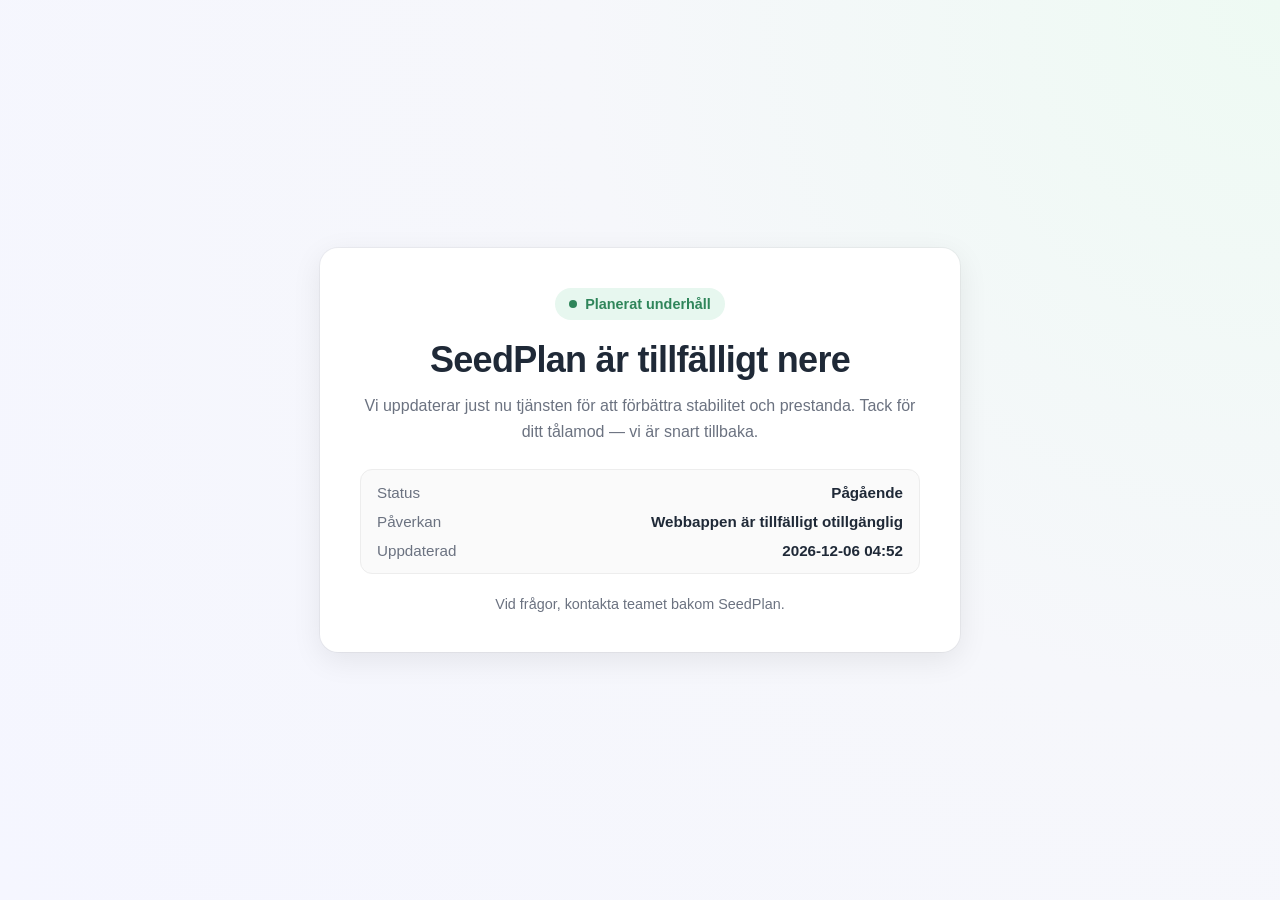
==== SeedPlan.Client/wwwroot/maintenance.html @ 7d7cfdbe "Add maintenance mode with static maintenance page Introduce a maintenance mode toggle via MAINTENANC" ====
﻿<!DOCTYPE html>
<html lang="sv">
<head>
    <meta charset="utf-8" />
    <meta name="viewport" content="width=device-width, initial-scale=1" />
    <title>SeedPlan | Tillfälligt underhåll</title>
    <style>
        :root {
            color-scheme: light;
            --bg: #f6f7fb;
            --card: #ffffff;
            --text: #1f2937;
            --muted: #6b7280;
            --accent: #2f855a;
            --accent-soft: #e7f7ef;
            --ring: rgba(47, 133, 90, 0.2);
        }

        * {
            box-sizing: border-box;
        }

        html,
        body {
            margin: 0;
            padding: 0;
            min-height: 100%;
            font-family: Inter, "Segoe UI", Roboto, Helvetica, Arial, sans-serif;
            background: radial-gradient(circle at top right, #eefaf3 0%, var(--bg) 45%, #f5f6ff 100%);
            color: var(--text);
        }

        body {
            min-height: 100vh;
            display: grid;
            place-items: center;
            padding: 24px;
        }

        .card {
            width: min(640px, 100%);
            background: var(--card);
            border-radius: 18px;
            padding: clamp(24px, 4vw, 40px);
            box-shadow:
                0 8px 30px rgba(0, 0, 0, 0.08),
                0 0 0 1px rgba(0, 0, 0, 0.04);
            text-align: center;
        }

        .badge {
            display: inline-flex;
            align-items: center;
            gap: 8px;
            background: var(--accent-soft);
            color: var(--accent);
            border-radius: 999px;
            padding: 8px 14px;
            font-size: 0.9rem;
            font-weight: 600;
            margin-bottom: 18px;
        }

        .dot {
            width: 8px;
            height: 8px;
            border-radius: 999px;
            background: var(--accent);
            box-shadow: 0 0 0 0 var(--ring);
            animation: pulse 1.8s infinite;
        }

        h1 {
            margin: 0 0 12px;
            font-size: clamp(1.6rem, 4vw, 2.25rem);
            line-height: 1.2;
            letter-spacing: -0.02em;
        }

        p {
            margin: 0;
            color: var(--muted);
            line-height: 1.65;
            font-size: 1rem;
        }

        .meta {
            margin-top: 24px;
            display: grid;
            gap: 12px;
            text-align: left;
            background: #fafafa;
            border: 1px solid #ededed;
            border-radius: 12px;
            padding: 14px 16px;
        }

        .row {
            display: flex;
            justify-content: space-between;
            gap: 12px;
            flex-wrap: wrap;
            font-size: 0.95rem;
        }

        .label {
            color: var(--muted);
        }

        .value {
            color: var(--text);
            font-weight: 600;
        }

        .footer {
            margin-top: 22px;
            font-size: 0.9rem;
            color: var(--muted);
        }

        @keyframes pulse {
            0% {
                box-shadow: 0 0 0 0 var(--ring);
            }
            70% {
                box-shadow: 0 0 0 10px rgba(47, 133, 90, 0);
            }
            100% {
                box-shadow: 0 0 0 0 rgba(47, 133, 90, 0);
            }
        }

        @media (max-width: 480px) {
            .card {
                border-radius: 14px;
                padding: 22px 18px;
            }

            .meta {
                padding: 12px;
            }
        }
    </style>
</head>
<body>
    <main class="card" role="main" aria-labelledby="maintenance-title">
        <div class="badge">
            <span class="dot" aria-hidden="true"></span>
            Planerat underhåll
        </div>

        <h1 id="maintenance-title">SeedPlan är tillfälligt nere</h1>
        <p>
            Vi uppdaterar just nu tjänsten för att förbättra stabilitet och prestanda.
            Tack för ditt tålamod — vi är snart tillbaka.
        </p>

        <section class="meta" aria-label="Underhållsinformation">
            <div class="row">
                <span class="label">Status</span>
                <span class="value">Pågående</span>
            </div>
            <div class="row">
                <span class="label">Påverkan</span>
                <span class="value">Webbappen är tillfälligt otillgänglig</span>
            </div>
            <div class="row">
                <span class="label">Uppdaterad</span>
                <span class="value" id="last-updated">Nu</span>
            </div>
        </section>

        <div class="footer">
            Vid frågor, kontakta teamet bakom SeedPlan.
        </div>
    </main>

    <script>
        const now = new Date();
        const formatter = new Intl.DateTimeFormat("sv-SE", {
            year: "numeric",
            month: "2-digit",
            day: "2-digit",
            hour: "2-digit",
            minute: "2-digit"
        });

        const updatedEl = document.getElementById("last-updated");
        if (updatedEl) {
            updatedEl.textContent = formatter.format(now);
        }
    </script>
</body>
</html>
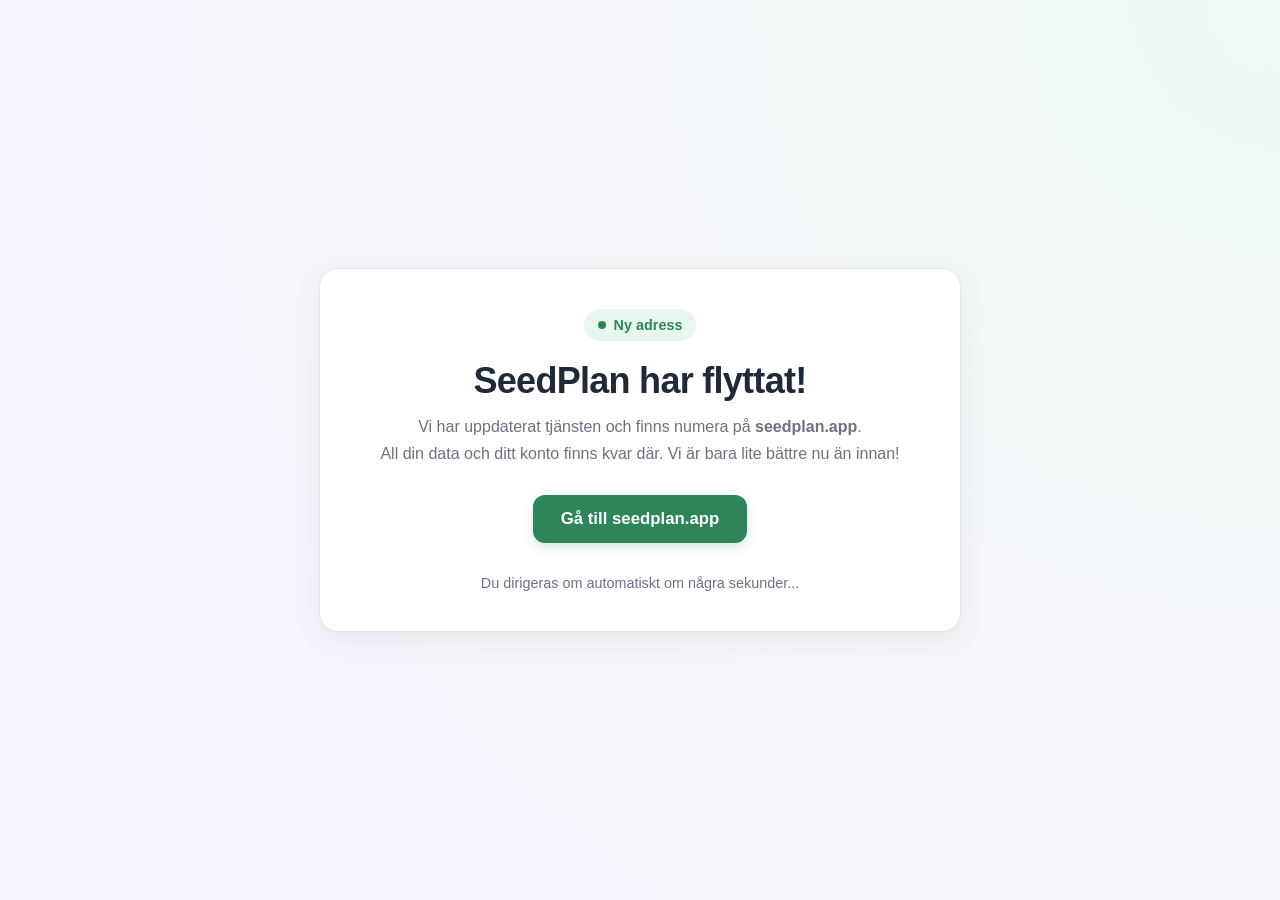
==== commit 2b6630b0: "SeedPlan maintenance page: update for new site address Update maintenance.html to announce SeedPlan'" ====
--- a/SeedPlan.Client/wwwroot/maintenance.html
+++ b/SeedPlan.Client/wwwroot/maintenance.html
@@ -3,7 +3,8 @@
 <head>
     <meta charset="utf-8" />
     <meta name="viewport" content="width=device-width, initial-scale=1" />
-    <title>SeedPlan | Tillfälligt underhåll</title>
+    <meta http-equiv="refresh" content="10;url=https://seedplan.app" />
+    <title>SeedPlan | Vi har flyttat</title>
     <style>
         :root {
             color-scheme: light;
@@ -42,9 +43,7 @@
             background: var(--card);
             border-radius: 18px;
             padding: clamp(24px, 4vw, 40px);
-            box-shadow:
-                0 8px 30px rgba(0, 0, 0, 0.08),
-                0 0 0 1px rgba(0, 0, 0, 0.04);
+            box-shadow: 0 8px 30px rgba(0, 0, 0, 0.08), 0 0 0 1px rgba(0, 0, 0, 0.04);
             text-align: center;
         }
 
@@ -84,36 +83,30 @@
             font-size: 1rem;
         }
 
-        .meta {
-            margin-top: 24px;
-            display: grid;
-            gap: 12px;
-            text-align: left;
-            background: #fafafa;
-            border: 1px solid #ededed;
+        .btn {
+            display: inline-block;
+            background: var(--accent);
+            color: #ffffff;
+            text-decoration: none;
+            padding: 14px 28px;
             border-radius: 12px;
-            padding: 14px 16px;
+            font-weight: 600;
+            font-size: 1.05rem;
+            margin-top: 28px;
+            transition: background 0.2s ease, transform 0.1s ease;
+            box-shadow: 0 4px 12px var(--ring);
         }
 
-        .row {
-            display: flex;
-            justify-content: space-between;
-            gap: 12px;
-            flex-wrap: wrap;
-            font-size: 0.95rem;
-        }
+            .btn:hover {
+                background: #226645;
+            }
 
-        .label {
-            color: var(--muted);
-        }
-
-        .value {
-            color: var(--text);
-            font-weight: 600;
-        }
+            .btn:active {
+                transform: scale(0.98);
+            }
 
         .footer {
-            margin-top: 22px;
+            margin-top: 32px;
             font-size: 0.9rem;
             color: var(--muted);
         }
@@ -122,9 +115,11 @@
             0% {
                 box-shadow: 0 0 0 0 var(--ring);
             }
+
             70% {
                 box-shadow: 0 0 0 10px rgba(47, 133, 90, 0);
             }
+
             100% {
                 box-shadow: 0 0 0 0 rgba(47, 133, 90, 0);
             }
@@ -133,62 +128,29 @@
         @media (max-width: 480px) {
             .card {
                 border-radius: 14px;
-                padding: 22px 18px;
-            }
-
-            .meta {
-                padding: 12px;
+                padding: 32px 18px;
             }
         }
     </style>
 </head>
 <body>
-    <main class="card" role="main" aria-labelledby="maintenance-title">
+    <main class="card" role="main" aria-labelledby="moved-title">
         <div class="badge">
             <span class="dot" aria-hidden="true"></span>
-            Planerat underhåll
+            Ny adress
         </div>
 
-        <h1 id="maintenance-title">SeedPlan är tillfälligt nere</h1>
+        <h1 id="moved-title">SeedPlan har flyttat!</h1>
         <p>
-            Vi uppdaterar just nu tjänsten för att förbättra stabilitet och prestanda.
-            Tack för ditt tålamod — vi är snart tillbaka.
+            Vi har uppdaterat tjänsten och finns numera på <strong>seedplan.app</strong>.<br>
+            All din data och ditt konto finns kvar där. Vi är bara lite bättre nu än innan!
         </p>
 
-        <section class="meta" aria-label="Underhållsinformation">
-            <div class="row">
-                <span class="label">Status</span>
-                <span class="value">Pågående</span>
-            </div>
-            <div class="row">
-                <span class="label">Påverkan</span>
-                <span class="value">Webbappen är tillfälligt otillgänglig</span>
-            </div>
-            <div class="row">
-                <span class="label">Uppdaterad</span>
-                <span class="value" id="last-updated">Nu</span>
-            </div>
-        </section>
+        <a href="https://seedplan.app" class="btn">Gå till seedplan.app</a>
 
         <div class="footer">
-            Vid frågor, kontakta teamet bakom SeedPlan.
+            Du dirigeras om automatiskt om några sekunder...
         </div>
     </main>
-
-    <script>
-        const now = new Date();
-        const formatter = new Intl.DateTimeFormat("sv-SE", {
-            year: "numeric",
-            month: "2-digit",
-            day: "2-digit",
-            hour: "2-digit",
-            minute: "2-digit"
-        });
-
-        const updatedEl = document.getElementById("last-updated");
-        if (updatedEl) {
-            updatedEl.textContent = formatter.format(now);
-        }
-    </script>
 </body>
 </html>
